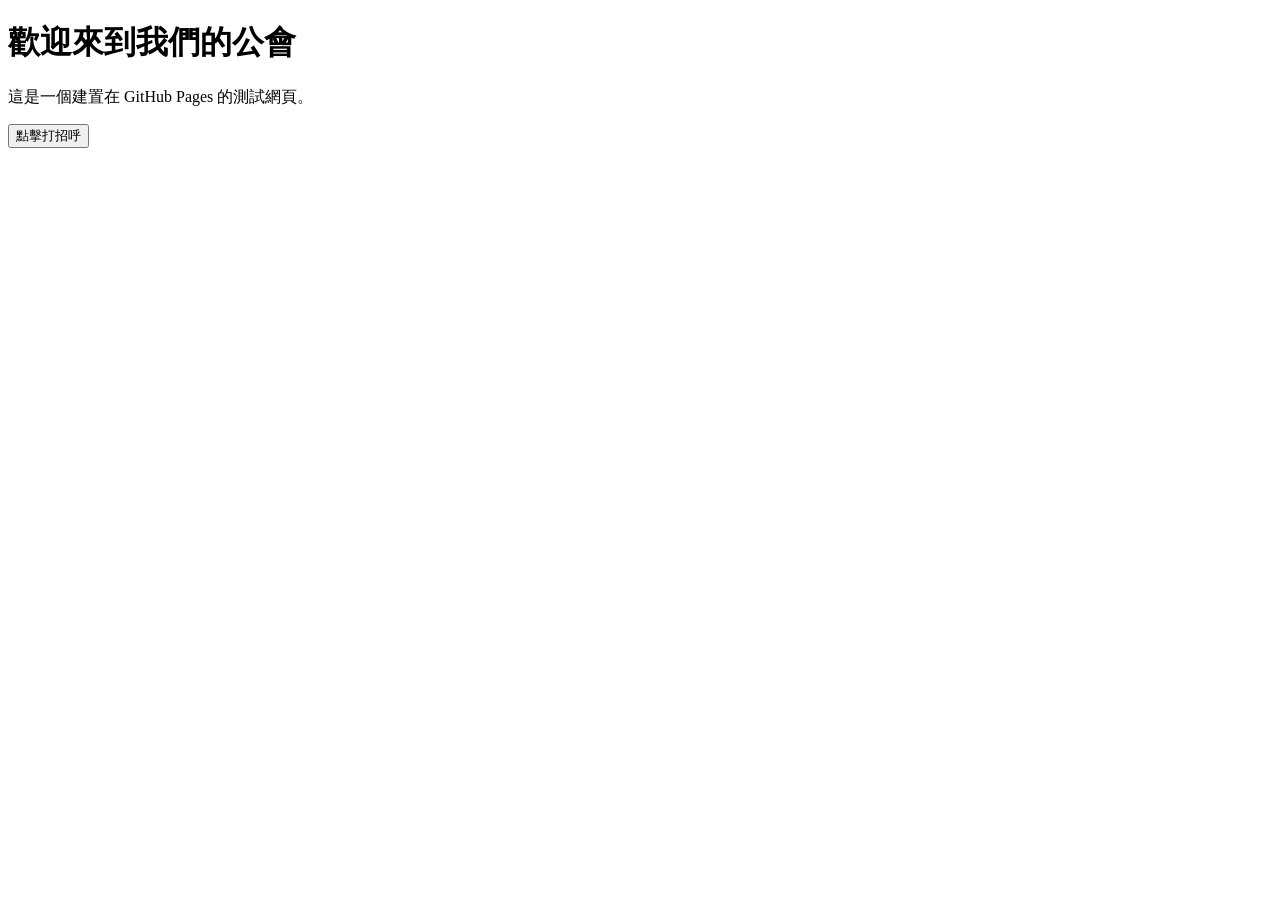
==== index.html @ d78433b8 "Create index.html" ====
<!DOCTYPE html>
<html lang="zh-TW">
<head>
    <meta charset="UTF-8">
    <title>FF14 基督教公會</title>
</head>
<body>
    <h1>歡迎來到我們的公會</h1>
    <p>這是一個建置在 GitHub Pages 的測試網頁。</p>
    <button onclick="alert('Lali-ho!')">點擊打招呼</button>
</body>
</html>
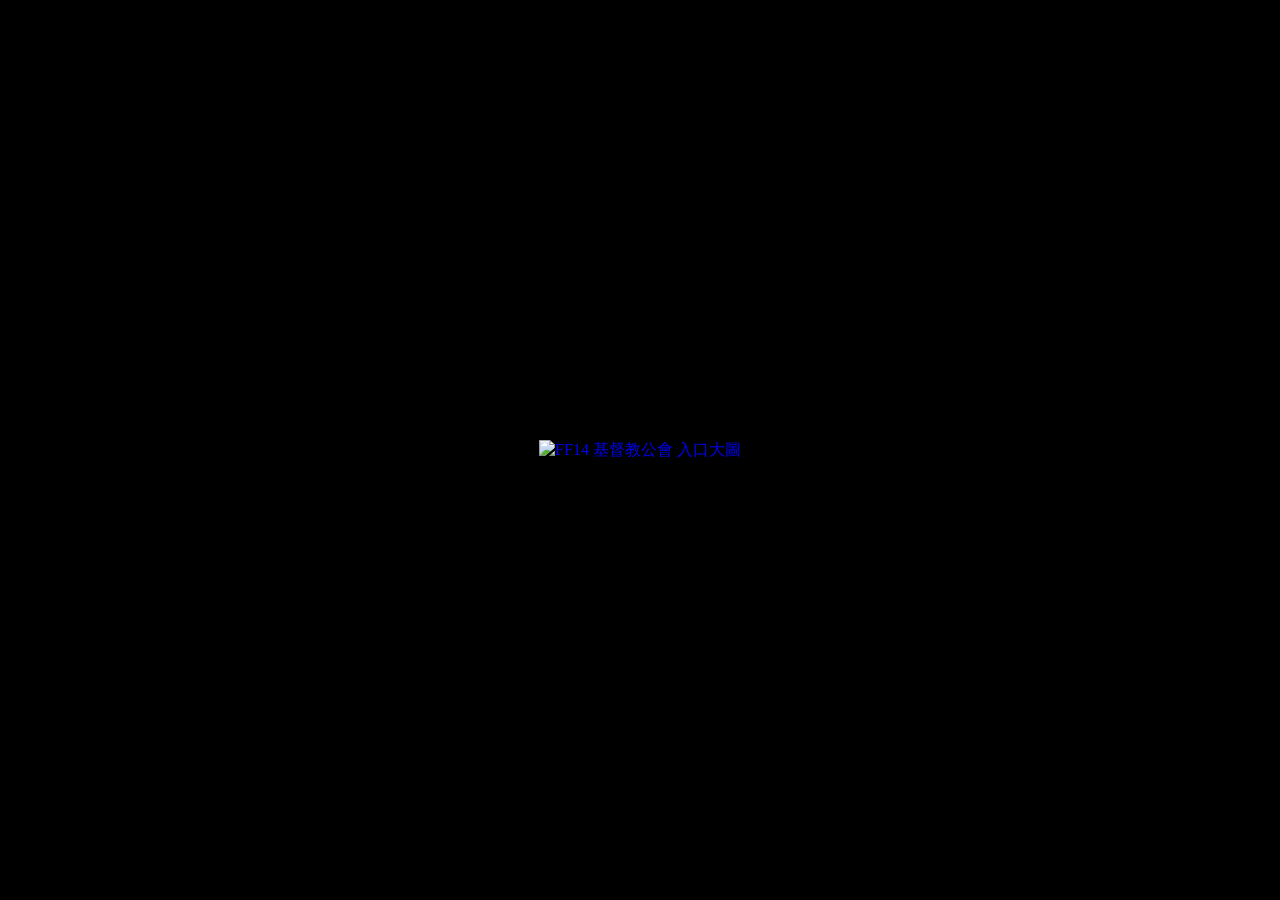
==== commit bcf3d24a: "0301_Demo" ====
--- a/index.html
+++ b/index.html
@@ -1,12 +1,94 @@
 <!DOCTYPE html>
 <html lang="zh-TW">
+
 <head>
     <meta charset="UTF-8">
-    <title>FF14 基督教公會</title>
+    <meta name="viewport" content="width=device-width, initial-scale=1.0">
+    <title>FF14 基督教公會 | 艾歐澤亞的團契</title>
+    <style>
+        /* 移除邊距 */
+        body,
+        html {
+            margin: 0;
+            padding: 0;
+            height: 100%;
+            overflow: hidden;               /* 隱藏捲動條 */
+            background-color: #ffffff;
+        }
+
+        /* 容器設定 */
+        .entry-link {
+            display: block;
+            width: 100vw;
+            height: 100vh;
+            position: relative;
+            overflow: hidden;
+            cursor: pointer;
+            background-color: #000;
+        }
+
+        /* 後面圖層：背景板 */
+        .back-layer {
+            position: absolute;
+            top: 0;
+            left: 0;
+            width: 100%;
+            height: 100%;
+            background-image: url('images/大聖堂1.jpg');
+            background-size: cover;
+            background-position: center;
+
+
+            opacity: 0.65;                          /* 透明度與模糊感 */
+            filter: blur(10px) brightness(0.8);;    /* 調整模糊，亮度 */
+            transform: scale(1.1);
+
+            z-index: 1;
+        }
+
+        /* 前面圖層 */
+        .front-layer {
+            position: absolute;
+            top: 0;
+            left: 0;
+            width: 100%;
+            height: 100%;
+            display: flex;
+            justify-content: center;
+            align-items: center;
+            z-index: 2;                          /* 確保在背景上面 */
+        }
+
+        .front-layer img {
+            max-width: 100%;
+            max-height: 100%;
+            object-fit: contain;
+            animation: fadeIn 2s ease-in-out;    /* 淡入動畫 */
+        }
+
+        /* fadeIn 屬性 */
+        @keyframes fadeIn {
+            from {
+                opacity: 0;
+                transform: scale(1.05);
+            }
+
+            to {
+                opacity: 1;
+                transform: scale(1);
+            }
+        }
+    </style>
 </head>
+
 <body>
-    <h1>歡迎來到我們的公會</h1>
-    <p>這是一個建置在 GitHub Pages 的測試網頁。</p>
-    <button onclick="alert('Lali-ho!')">點擊打招呼</button>
+    <a href="home.html" class="entry-link">
+        <div class="back-layer"></div>
+
+        <div class="front-layer">
+            <img src="images/大聖堂1.jpg" alt="FF14 基督教公會 入口大圖">
+        </div>
+    </a>
 </body>
-</html>
+
+</html>
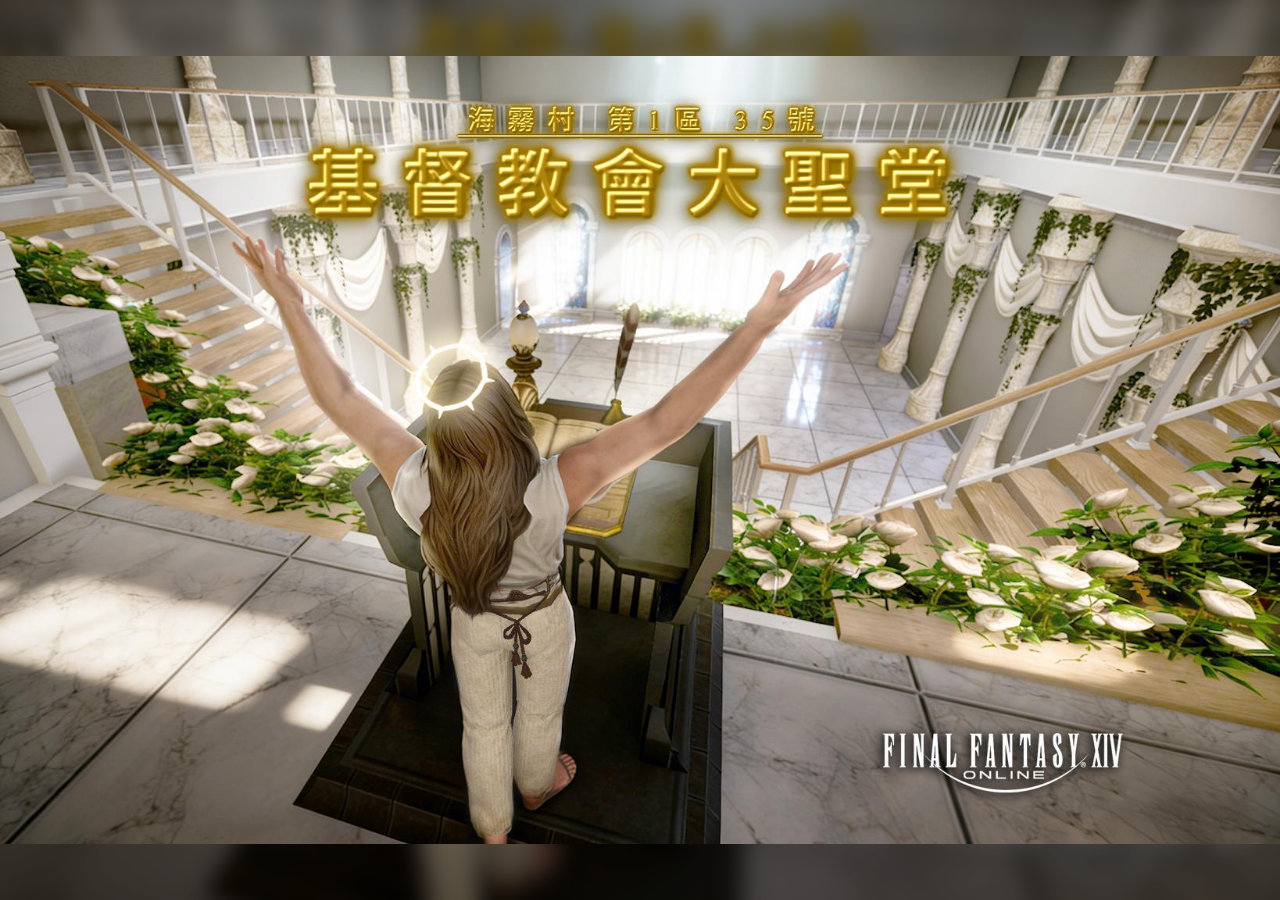
==== commit a7b57c69: "[test] Sample for otherside - tune hotbar 1. 調整hotbar材質 2. 調整背景 漸層紫羅蘭 3. 修改音樂播放器符合一頁式邏輯以及放測試用音樂" ====
--- a/index.html
+++ b/index.html
@@ -5,18 +5,17 @@
     <meta charset="UTF-8">
     <meta name="viewport" content="width=device-width, initial-scale=1.0">
     <title>FF14 基督教公會 | 艾歐澤亞的團契</title>
+    <link rel="icon" type="image/png" href="images/Favicon.png">
     <style>
-        /* 移除邊距 */
         body,
         html {
             margin: 0;
             padding: 0;
             height: 100%;
-            overflow: hidden;               /* 隱藏捲動條 */
+            overflow: hidden;               
             background-color: #ffffff;
         }
 
-        /* 容器設定 */
         .entry-link {
             display: block;
             width: 100vw;
@@ -27,7 +26,7 @@
             background-color: #000;
         }
 
-        /* 後面圖層：背景板 */
+        /* 後圖層 */
         .back-layer {
             position: absolute;
             top: 0;
@@ -46,7 +45,7 @@
             z-index: 1;
         }
 
-        /* 前面圖層 */
+        /* 前圖層 */
         .front-layer {
             position: absolute;
             top: 0;
@@ -56,7 +55,7 @@
             display: flex;
             justify-content: center;
             align-items: center;
-            z-index: 2;                          /* 確保在背景上面 */
+            z-index: 2;                          
         }
 
         .front-layer img {
@@ -82,7 +81,7 @@
 </head>
 
 <body>
-    <a href="home.html" class="entry-link">
+    <a href="home.html" class="entry-link" onclick="enableMusic()">
         <div class="back-layer"></div>
 
         <div class="front-layer">
@@ -91,4 +90,11 @@
     </a>
 </body>
 
+<script>
+function enableMusic() {
+    localStorage.setItem('playBgm', 'true');
+    localStorage.setItem('resetMusic', 'true');
+}
+</script>
+
 </html>
